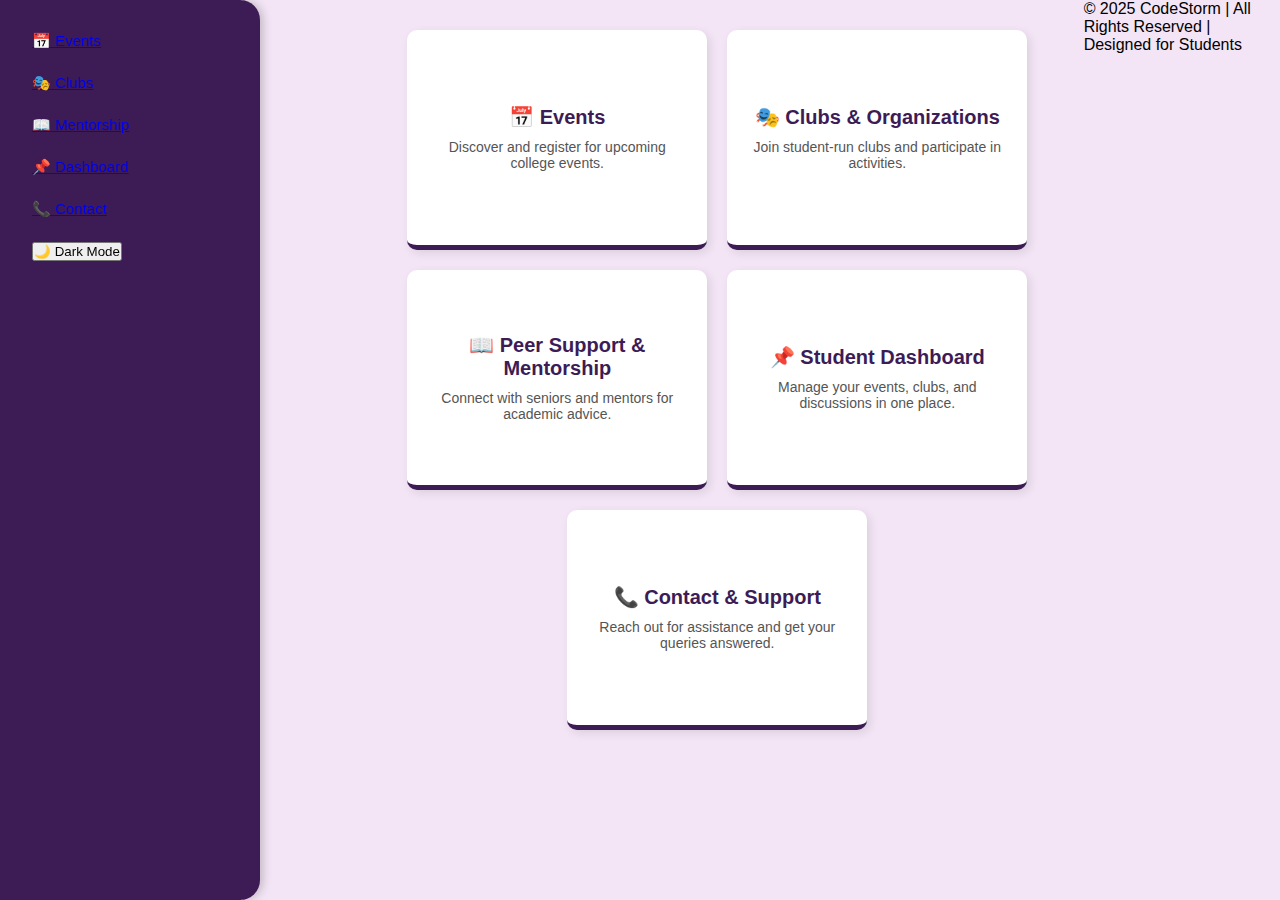
==== pages/index.html @ 9b98e8aa "changes done" ====
<!DOCTYPE html>
<html lang="en">
<head>
    <meta charset="UTF-8">
    <meta name="viewport" content="width=device-width, initial-scale=1.0">
    <title>CodeStorm - Student Community</title>
    <link rel="stylesheet" href="../styles.css">
    <script defer src="scripts.js"></script>
    <link rel="stylesheet" href="https://cdnjs.cloudflare.com/ajax/libs/font-awesome/6.4.2/css/all.min.css">

</head>
<body>

 <!-- Header -->
<div class="header">
    <div class="header-left">
        <span>CodeStorm</span>
    </div>
    <div class="header-right">
        <a href="../pages/studentprofile.html" title="Student Page">
            <i class="fas fa-user-graduate"></i> <!-- Student Icon -->
        </a>
        <a href="../pages/login.html" title="Login">
            <i class="fas fa-sign-in-alt"></i> <!-- Login Icon -->
        </a>
    </div>
</div>


    <!-- Sidebar Navigation -->
    <nav class="sidebar">
        <ul>
            <li><a href="#events">📅 Events</a></li>
            <li><a href="#clubs">🎭 Clubs</a></li>
            <li><a href="#mentorship">📖 Mentorship</a></li>
            <li><a href="#dashboard">📌 Dashboard</a></li>
            <li><a href="#contact">📞 Contact</a></li>
            <li><button id="theme-toggle">🌙 Dark Mode</button></li>
        </ul>
    </nav>

    <!-- Main Content -->
    <div class="container">
        <div class="flexbox">
            <h2>📅 Events</h2>
            <p>Discover and register for upcoming college events.</p>
        </div>

        <div class="flexbox">
            <h2>🎭 Clubs & Organizations</h2>
            <p>Join student-run clubs and participate in activities.</p>
        </div>

        <div class="flexbox">
            <h2>📖 Peer Support & Mentorship</h2>
            <p>Connect with seniors and mentors for academic advice.</p>
        </div>

        <div class="flexbox">
            <h2>📌 Student Dashboard</h2>
            <p>Manage your events, clubs, and discussions in one place.</p>
        </div>

        <div class="flexbox">
            <h2>📞 Contact & Support</h2>
            <p>Reach out for assistance and get your queries answered.</p>
        </div>
    </div>

    <!-- Footer (College Style) -->
    <footer class="footer">
        <p>&copy; 2025 CodeStorm | All Rights Reserved | Designed for Students</p>
    </footer>

</body>
</html>
---- styles.css ----
/* General Styles */
* {
    margin: 0;
    padding: 0;
    box-sizing: border-box;
    font-family: "Poppins", sans-serif;
}

body {
    display: flex;
    background-color: #f3e5f5; /* Light purple background */
    transition: background 0.3s, color 0.3s;
}

/* Sidebar */
.sidebar {
    width: 260px;
    background-color: #3d1c56; /* Dark Purple */
    color: white;
    position: fixed;
    left: 0;
    top: 0;
    bottom: 0;
    padding: 20px;
    border-top-right-radius: 20px;
    border-bottom-right-radius: 20px;
    box-shadow: 3px 0 10px rgba(0, 0, 0, 0.2);
}

/* Sidebar Profile */
.sidebar .profile {
    display: flex;
    align-items: center;
    gap: 10px;
    background-color: rgba(255, 255, 255, 0.1);
    padding: 12px;
    border-radius: 10px;
    margin-bottom: 20px;
}

.profile img {
    width: 50px;
    height: 50px;
    border-radius: 50%;
    border: 2px solid white;
}

.profile h3 {
    font-size: 15px;
    font-weight: bold;
}

/* Sidebar Menu */
.sidebar ul {
    list-style: none;
    padding: 0;
    margin: 0;
}

.sidebar ul li {
    display: flex;
    align-items: center;
    gap: 12px;
    padding: 12px;
    font-size: 15px;
    cursor: pointer;
    border-radius: 10px;
    transition: background 0.3s ease-in-out;
}

.sidebar ul li:hover {
    background-color: rgba(255, 255, 255, 0.2);
}

/* Active Menu */
.sidebar ul li.active {
    background-color: rgba(255, 255, 255, 0.3);
    border-left: 4px solid yellow;
}

/* Sidebar Icons */
.sidebar ul li i {
    font-size: 18px;
}

/* Sign Out */
.sidebar ul li.logout {
    margin-top: 30px;
    color: #ff4757;
    font-weight: bold;
}

.sidebar ul li.logout:hover {
    background-color: rgba(255, 71, 87, 0.2);
}

/* ---- MAIN CONTENT AREA ---- */
.container {
    margin-left: 270px;
    padding: 30px;
    display: flex;
    flex-wrap: wrap;
    gap: 20px;
    justify-content: center;
    align-items: flex-start;
}

/* Flexbox Content Layout */
.flexbox-container {
    display: flex;
    flex-wrap: wrap;
    gap: 20px;
    justify-content: center;
    align-items: center;
    width: 100%;
}

/* Individual Flexbox */
.flexbox {
    background: white;
    padding: 20px;
    width: 300px;
    min-height: 220px;
    display: flex;
    flex-direction: column;
    justify-content: center;
    align-items: center;
    text-align: center;
    box-shadow: 3px 3px 10px rgba(0, 0, 0, 0.1);
    border-radius: 10px;
    transition: transform 0.3s ease-in-out, box-shadow 0.3s ease-in-out;
    border-bottom: 5px solid #3d1c56; /* Dark Purple */
}

/* Text inside Flexbox */
.flexbox h2 {
    color: #3d1c56;
    font-size: 20px;
    margin-bottom: 10px;
}

.flexbox p {
    color: #555;
    font-size: 14px;
}

/* Hover Effects */
.flexbox:hover {
    transform: translateY(-5px);
    box-shadow: 3px 3px 15px rgba(0, 0, 0, 0.2);
    background: #3d1c56;
    color: white;
    border-bottom: 5px solid white;
}

.flexbox:hover h2,
.flexbox:hover p {
    color: white;
}

/* Dark Mode Enhancements */
.dark-mode {
    background-color: #1a1a1a;
    color: white;
}

.dark-mode .sidebar {
    background: linear-gradient(to bottom, #222, #444);
}

.dark-mode .flexbox {
    background: #3d1c56;
    color: white;
}
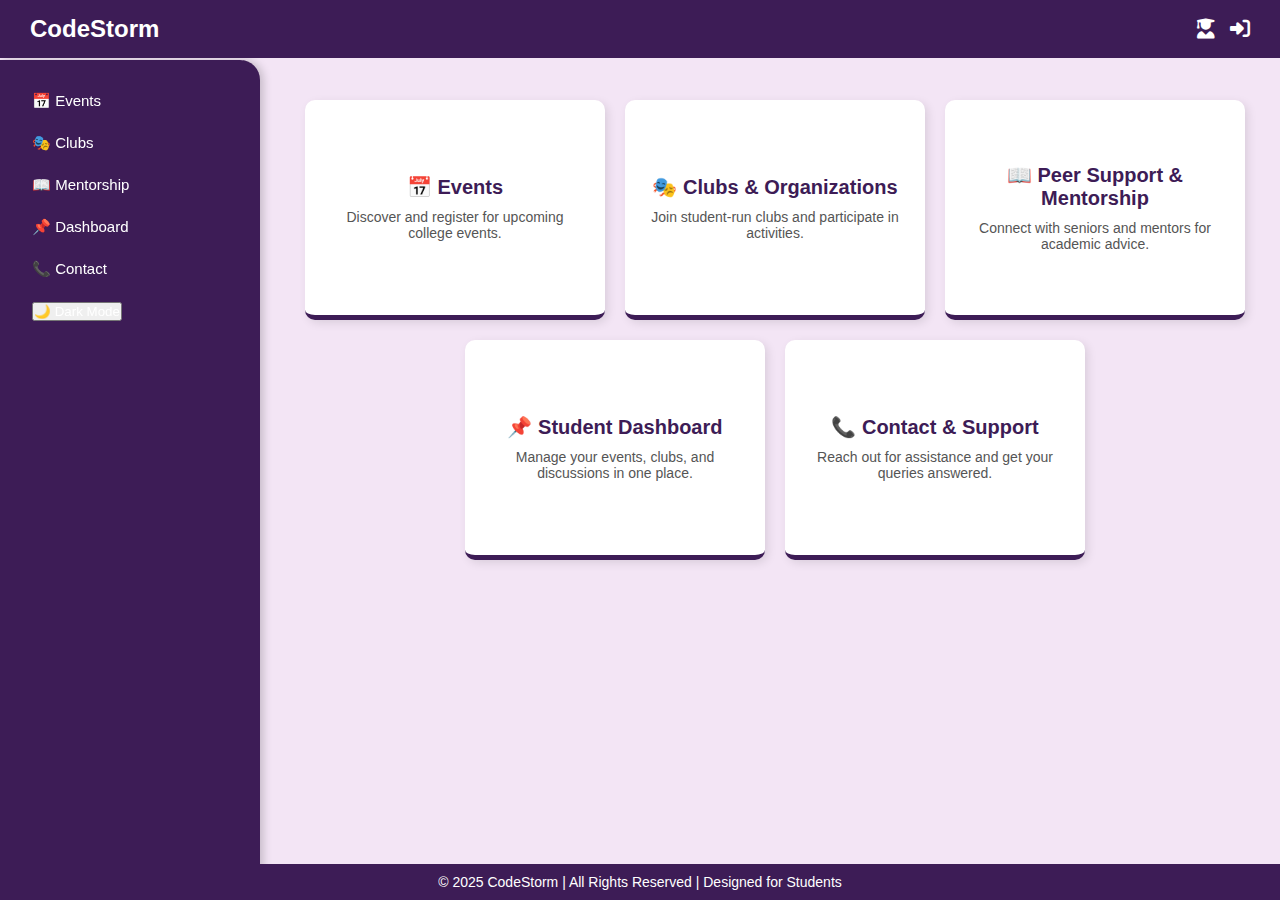
==== commit 1322ba00: "changes are done" ====
--- a/pages/index.html
+++ b/pages/index.html
@@ -4,7 +4,7 @@
     <meta charset="UTF-8">
     <meta name="viewport" content="width=device-width, initial-scale=1.0">
     <title>CodeStorm - Student Community</title>
-    <link rel="stylesheet" href="../styles.css">
+    <link rel="stylesheet" href="../css/styles.css">
     <script defer src="scripts.js"></script>
     <link rel="stylesheet" href="https://cdnjs.cloudflare.com/ajax/libs/font-awesome/6.4.2/css/all.min.css">
 
@@ -28,17 +28,16 @@
 
 
     <!-- Sidebar Navigation -->
-    <nav class="sidebar">
-        <ul>
-            <li><a href="#events">📅 Events</a></li>
-            <li><a href="#clubs">🎭 Clubs</a></li>
-            <li><a href="#mentorship">📖 Mentorship</a></li>
-            <li><a href="#dashboard">📌 Dashboard</a></li>
-            <li><a href="#contact">📞 Contact</a></li>
-            <li><button id="theme-toggle">🌙 Dark Mode</button></li>
-        </ul>
-    </nav>
-
+<nav class="sidebar">
+    <ul>
+        <li><span onclick="location.href='../pages/event.html'">📅 Events</span></li>
+        <li><span onclick="location.href='#clubs'">🎭 Clubs</span></li>
+        <li><span onclick="location.href='#mentorship'">📖 Mentorship</span></li>
+        <li><span onclick="location.href='../pages/studentprofile.html'">📌 Dashboard</span></li>
+        <li><span onclick="location.href='#contact'">📞 Contact</span></li>
+        <li><button id="theme-toggle">🌙 Dark Mode</button></li>
+    </ul>
+</nav>
     <!-- Main Content -->
     <div class="container">
         <div class="flexbox">
--- a/css/styles.css
+++ b/css/styles.css
@@ -0,0 +1,240 @@
+/* General Styles */
+* {
+    margin: 0;
+    padding: 0;
+    box-sizing: border-box;
+    font-family: "Poppins", sans-serif;
+    color: white;
+}
+
+body {
+    display: flex;
+    flex-direction: column;
+    background-color: #f3e5f5; /* Light purple background */
+    transition: background 0.3s, color 0.3s;
+}
+
+/* HEADER */
+.header {
+    display: flex;
+    justify-content: space-between;
+    align-items: center;
+    padding: 15px 30px;
+    background-color: #3d1c56;
+    color: white;
+    font-size: 24px;
+    font-weight: bold;
+    position: fixed;
+    width: 100%;
+    top: 0;
+    z-index: 1000;
+}
+
+/* Header Left - Login Icon */
+.header-left {
+    display: flex;
+    align-items: center;
+    gap: 15px;
+}
+
+.header-left i {
+    font-size: 22px;
+    cursor: pointer;
+    transition: color 0.3s ease-in-out;
+}
+
+.header-left i:hover {
+    color: yellow;
+}
+
+.header-right {
+    display: flex;
+    align-items: center;
+    gap: 15px;
+}
+
+.header-right a {
+    text-decoration: none;
+    color: white; /* Default color */
+    transition: color 0.3s ease-in-out;
+    font-size: 20px;
+}
+
+.header-right a:hover {
+    color: yellow; /* Hover effect */
+}
+
+
+/* Sidebar */
+.sidebar {
+    width: 260px;
+    background-color: #3d1c56; /* Dark Purple */
+    color: rgb(253, 248, 248);
+    position: fixed;
+    left: 0;
+    top: 60px;
+    bottom: 0;
+    padding: 20px;
+    border-top-right-radius: 20px;
+    border-bottom-right-radius: 20px;
+    box-shadow: 3px 0 10px rgba(0, 0, 0, 0.2);
+}
+
+/* Sidebar Profile */
+.sidebar .profile {
+    display: flex;
+    align-items: center;
+    gap: 10px;
+    background-color: rgba(255, 255, 255, 0.1);
+    padding: 12px;
+    border-radius: 10px;
+    margin-bottom: 20px;
+}
+
+.profile img {
+    width: 50px;
+    height: 50px;
+    border-radius: 50%;
+    border: 2px solid white;
+}
+
+.profile h3 {
+    font-size: 15px;
+    font-weight: bold;
+}
+
+/* Sidebar Menu */
+.sidebar ul {
+    list-style: none;
+    padding: 0;
+    margin: 0;
+}
+
+.sidebar ul li {
+    display: flex;
+    align-items: center;
+    gap: 12px;
+    padding: 12px;
+    font-size: 15px;
+    cursor: pointer;
+    border-radius: 10px;
+    transition: background 0.3s ease-in-out;
+}
+
+.sidebar ul li:hover {
+    background-color: rgba(255, 255, 255, 0.2);
+}
+
+/* Active Menu */
+.sidebar ul li.active {
+    background-color: rgba(255, 255, 255, 0.3);
+    border-left: 4px solid yellow;
+}
+
+/* Sidebar Icons */
+.sidebar ul li i {
+    font-size: 18px;
+}
+
+/* Sign Out */
+.sidebar ul li.logout {
+    margin-top: 30px;
+    color: #ff4757;
+    font-weight: bold;
+}
+
+.sidebar ul li.logout:hover {
+    background-color: rgba(255, 71, 87, 0.2);
+}
+
+/* ---- MAIN CONTENT AREA ---- */
+.container {
+    margin-left: 270px;
+    padding: 100px 30px 30px 30px;
+    display: flex;
+    flex-wrap: wrap;
+    gap: 20px;
+    justify-content: center;
+    align-items: flex-start;
+}
+
+/* Flexbox Content Layout */
+.flexbox-container {
+    display: flex;
+    flex-wrap: wrap;
+    gap: 20px;
+    justify-content: center;
+    align-items: center;
+    width: 100%;
+}
+
+/* Individual Flexbox */
+.flexbox {
+    background: white;
+    padding: 20px;
+    width: 300px;
+    min-height: 220px;
+    display: flex;
+    flex-direction: column;
+    justify-content: center;
+    align-items: center;
+    text-align: center;
+    box-shadow: 3px 3px 10px rgba(0, 0, 0, 0.1);
+    border-radius: 10px;
+    transition: transform 0.3s ease-in-out, box-shadow 0.3s ease-in-out;
+    border-bottom: 5px solid #3d1c56; /* Dark Purple */
+}
+
+/* Text inside Flexbox */
+.flexbox h2 {
+    color: #3d1c56;
+    font-size: 20px;
+    margin-bottom: 10px;
+}
+
+.flexbox p {
+    color: #555;
+    font-size: 14px;
+}
+
+/* Hover Effects */
+.flexbox:hover {
+    transform: translateY(-5px);
+    box-shadow: 3px 3px 15px rgba(0, 0, 0, 0.2);
+    background: #3d1c56;
+    color: white;
+    border-bottom: 5px solid white;
+}
+
+.flexbox:hover h2,
+.flexbox:hover p {
+    color: white;
+}
+
+/* FOOTER (Placed at the Top) */
+.footer {
+    position: fixed;
+    bottom: 0px;
+    width: 100%;
+    background: #3d1c56;
+    color: white;
+    text-align: center;
+    padding: 10px 0;
+    font-size: 14px;
+    z-index: 999;
+}
+
+/* Dark Mode Enhancements */
+.dark-mode {
+    background-color: #1a1a1a;
+    color: white;
+}
+
+.dark-mode .sidebar {
+    background: linear-gradient(to bottom, #222, #444);
+}
+
+.dark-mode .flexbox {
+    background: #3d1c56;
+    color: white;
+}
